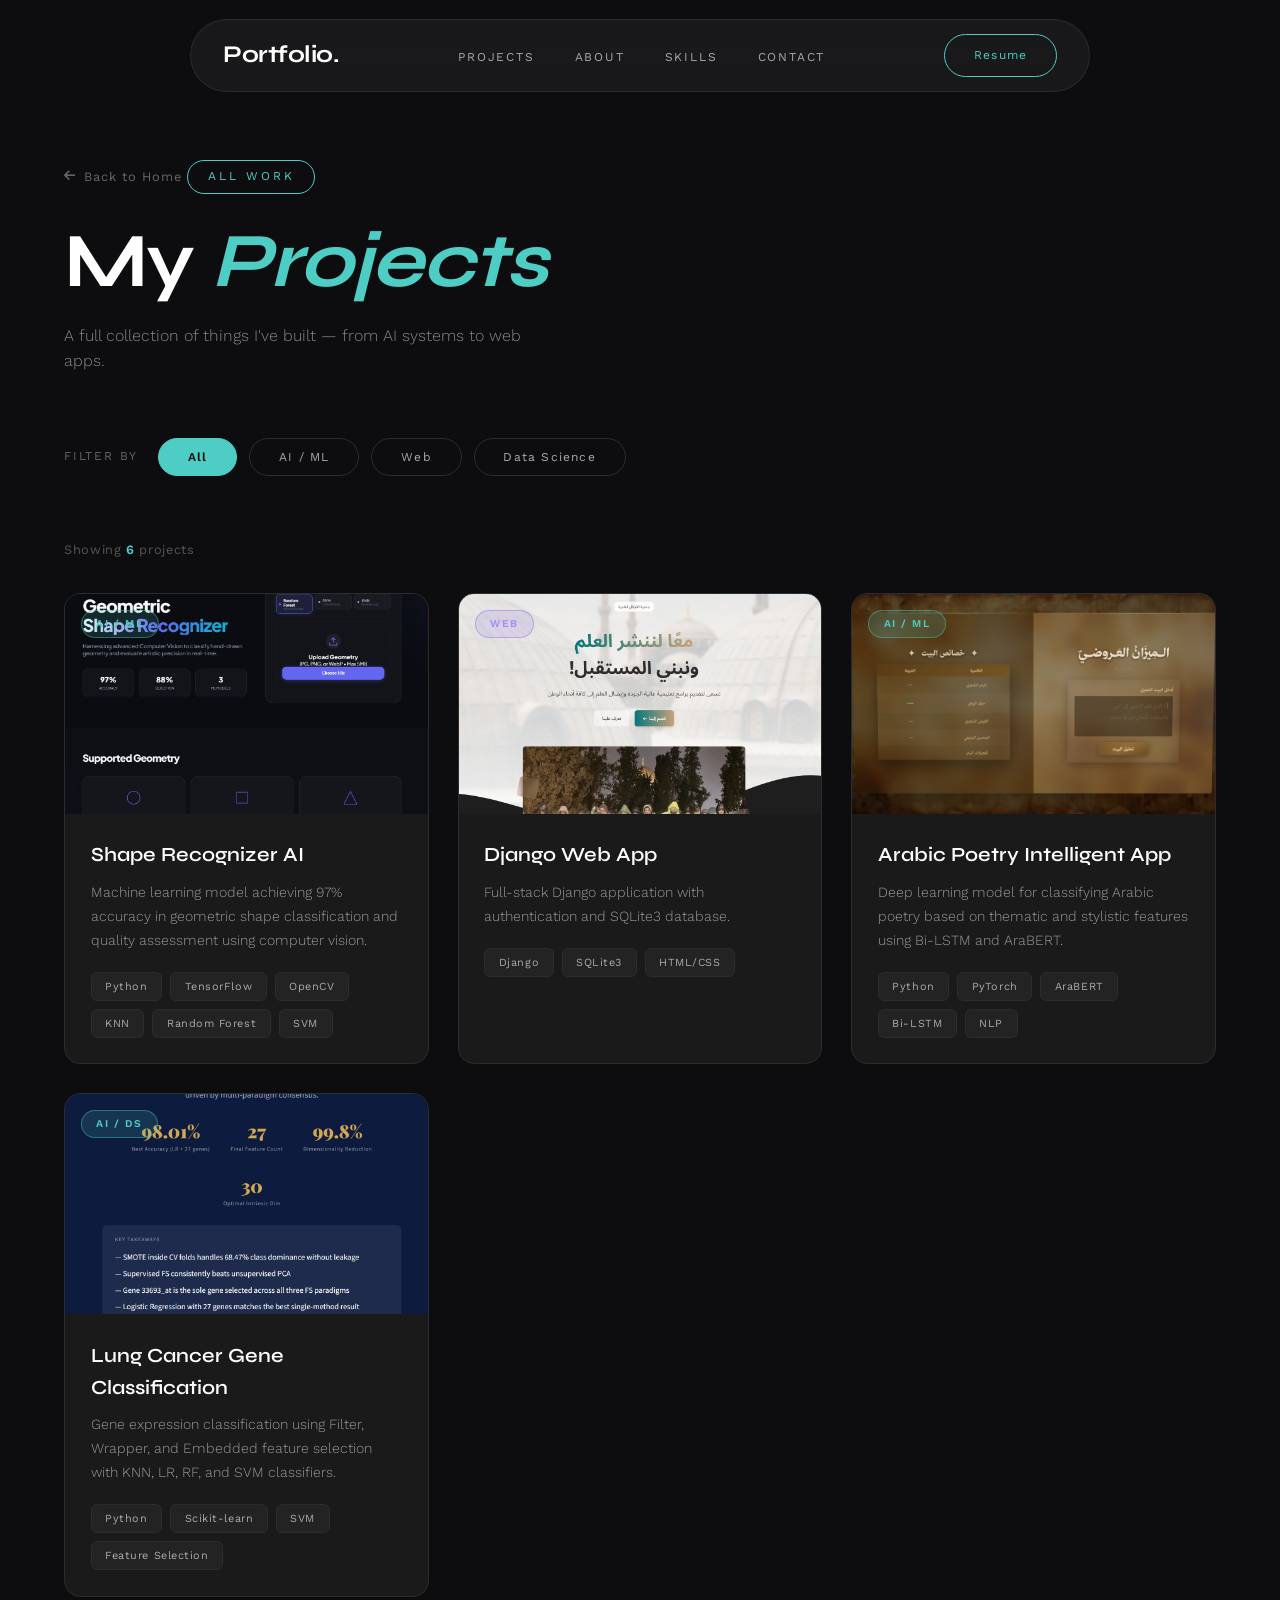
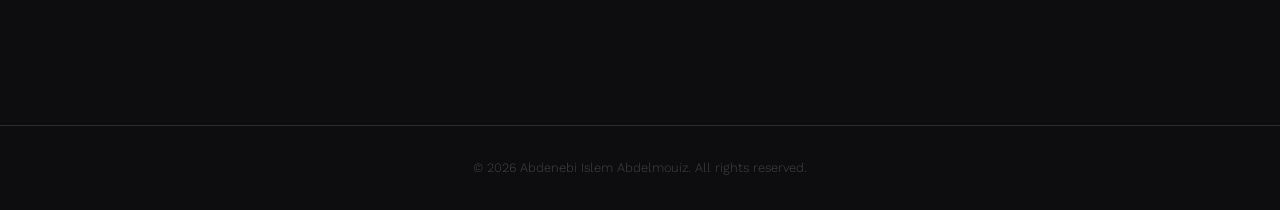
==== projects.html @ ba865938 "Some changes" ====
<!DOCTYPE html>
<html lang="en">
<head>
  <meta charset="UTF-8">
  <meta name="viewport" content="width=device-width, initial-scale=1.0">
  <title>Projects — Islem Abdelmouiz</title>
  <meta name="description" content="All projects by Islem Abdelmouiz — AI, ML, and Web Development.">

  <link rel="preconnect" href="https://fonts.googleapis.com">
  <link rel="preconnect" href="https://fonts.gstatic.com" crossorigin>
  <link href="https://fonts.googleapis.com/css2?family=Syne:wght@400;600;700;800&family=Work+Sans:wght@300;400;500;600&display=swap" rel="stylesheet">
  <link rel="stylesheet" href="https://cdnjs.cloudflare.com/ajax/libs/font-awesome/6.4.0/css/all.min.css">

  <style>
    :root {
      --color-bg: #0d0d0f;
      --color-text: #ffffff;
      --color-accent: #4ecdc4;
      --color-secondary: #1a1a1a;
      --color-border: #2c2c2e;
      --font-display: 'Syne', sans-serif;
      --font-body: 'Work Sans', sans-serif;
    }

    * { margin: 0; padding: 0; box-sizing: border-box; }
    html { scroll-behavior: smooth; }

    body {
      font-family: var(--font-body);
      background: var(--color-bg);
      color: var(--color-text);
      line-height: 1.6;
      overflow-x: hidden;
    }

    /* ── NAV ── */
    nav {
      position: fixed;
      top: 1.2rem;
      left: 50%;
      transform: translateX(-50%);
      width: calc(100% - 4rem);
      max-width: 900px;
      padding: 0.85rem 2rem;
      display: flex;
      justify-content: space-between;
      align-items: center;
      z-index: 1000;
      background: rgba(255,255,255,0.05);
      backdrop-filter: blur(16px);
      -webkit-backdrop-filter: blur(16px);
      border: 1px solid rgba(255,255,255,0.08);
      border-radius: 9999px;
    }

    .logo {
      font-family: var(--font-display);
      font-size: 1.5rem;
      letter-spacing: -0.02em;
      font-weight: 700;
      text-decoration: none;
      color: var(--color-text);
    }

    .nav-links {
      display: flex;
      gap: 2.5rem;
      list-style: none;
    }

    .nav-links a {
      color: #aaa;
      text-decoration: none;
      font-size: 0.75rem;
      font-weight: 400;
      letter-spacing: 0.15em;
      transition: color 0.3s ease;
    }

    .nav-links a:hover,
    .nav-links a.active { color: var(--color-accent); }

    .resume-btn {
      padding: 0.7rem 1.8rem;
      border: 1px solid var(--color-accent);
      color: var(--color-accent);
      text-decoration: none;
      font-size: 0.75rem;
      letter-spacing: 0.1em;
      border-radius: 9999px;
      transition: all 0.3s ease;
    }

    .resume-btn:hover {
      background: var(--color-accent);
      color: var(--color-bg);
    }

    /* ── PAGE HEADER ── */
    .page-header {
      padding: 10rem 4rem 4rem;
      max-width: 1400px;
      margin: 0 auto;
    }

    .page-header .eyebrow {
      font-size: 0.75rem;
      letter-spacing: 0.25em;
      color: var(--color-accent);
      border: 1px solid var(--color-accent);
      padding: 0.4rem 1.2rem;
      display: inline-block;
      border-radius: 9999px;
      margin-bottom: 1.5rem;
    }

    .page-header h1 {
      font-family: var(--font-display);
      font-size: clamp(2.8rem, 6vw, 5rem);
      font-weight: 700;
      line-height: 1.1;
      letter-spacing: -0.02em;
      margin-bottom: 1.2rem;
    }

    .page-header h1 span {
      color: var(--color-accent);
      font-style: italic;
    }

    .page-header p {
      color: #888;
      font-size: 1rem;
      font-weight: 300;
      max-width: 500px;
    }

    /* ── FILTER BAR ── */
    .filter-section {
      padding: 0 4rem 4rem;
      max-width: 1400px;
      margin: 0 auto;
    }

    .filter-bar {
      display: flex;
      gap: 0.75rem;
      flex-wrap: wrap;
      align-items: center;
    }

    .filter-label {
      font-size: 0.75rem;
      letter-spacing: 0.15em;
      color: #666;
      margin-right: 0.5rem;
    }

    .filter-btn {
      padding: 0.7rem 1.8rem;
      background: transparent;
      border: 1px solid var(--color-border);
      color: #aaa;
      font-family: var(--font-body);
      font-size: 0.75rem;
      letter-spacing: 0.1em;
      border-radius: 9999px;
      cursor: pointer;
      transition: all 0.25s ease;
    }

    .filter-btn:hover {
      border-color: var(--color-accent);
      color: var(--color-accent);
    }

    .filter-btn.active {
      background: var(--color-accent);
      border-color: var(--color-accent);
      color: var(--color-bg);
      font-weight: 600;
    }

    /* ── PROJECT COUNT ── */
    .project-count {
      padding: 0 4rem 2rem;
      max-width: 1400px;
      margin: 0 auto;
      font-size: 0.8rem;
      color: #555;
      letter-spacing: 0.05em;
    }

    .project-count span {
      color: var(--color-accent);
      font-weight: 600;
    }

    /* ── PROJECTS GRID ── */
    .projects-section {
      padding: 0 4rem 8rem;
      max-width: 1400px;
      margin: 0 auto;
    }

    .projects-grid {
      display: grid;
      grid-template-columns: repeat(auto-fill, minmax(360px, 1fr));
      gap: 1.8rem;
    }

    .project-card {
      background: var(--color-secondary);
      border-radius: 16px;
      overflow: hidden;
      border: 1px solid var(--color-border);
      transition: transform 0.3s ease, border-color 0.3s ease, box-shadow 0.3s ease;
      cursor: pointer;
    }

    .project-card:hover {
      transform: translateY(-8px);
      border-color: rgba(78,205,196,0.3);
      box-shadow: 0 20px 40px rgba(0,0,0,0.4);
    }

    .project-card.hidden {
      display: none;
    }

    .project-image {
      width: 100%;
      height: 220px;
      position: relative;
      overflow: hidden;
      background: #111;
    }

    .project-image img {
      width: 100%;
      height: 100%;
      object-fit: cover;
      transition: transform 0.5s ease;
    }

    .project-card:hover .project-image img {
      transform: scale(1.05);
    }

    /* Category badge on image */
    .project-category-badge {
      position: absolute;
      top: 1rem;
      left: 1rem;
      padding: 0.3rem 0.9rem;
      border-radius: 9999px;
      font-size: 0.65rem;
      font-weight: 600;
      letter-spacing: 0.15em;
      text-transform: uppercase;
      z-index: 2;
    }

    .badge-ai   { background: rgba(78,205,196,0.15); color: #4ecdc4; border: 1px solid rgba(78,205,196,0.4); }
    .badge-web  { background: rgba(130,100,220,0.15); color: #a78bfa; border: 1px solid rgba(130,100,220,0.4); }
    .badge-data { background: rgba(250,165,60,0.15);  color: #faa53c; border: 1px solid rgba(250,165,60,0.4); }

    /* GitHub overlay */
    .project-overlay {
      position: absolute;
      inset: 0;
      background: rgba(78,205,196,0.88);
      display: flex;
      align-items: center;
      justify-content: center;
      opacity: 0;
      transition: opacity 0.3s ease;
      border-radius: 0;
    }

    .project-card:hover .project-overlay { opacity: 1; }

    .project-overlay a {
      color: var(--color-bg);
      font-size: 2.8rem;
      transition: transform 0.3s ease;
      display: inline-block;
    }

    .project-overlay a:hover { transform: scale(1.2); }

    /* Card content */
    .project-content {
      padding: 1.6rem;
    }

    .project-content h3 {
      font-family: var(--font-display);
      font-size: 1.25rem;
      font-weight: 600;
      margin-bottom: 0.6rem;
    }

    .project-content p {
      font-size: 0.88rem;
      font-weight: 300;
      color: #999;
      line-height: 1.7;
      margin-bottom: 1.2rem;
    }

    .project-tags {
      display: flex;
      gap: 0.5rem;
      flex-wrap: wrap;
    }

    .tag {
      padding: 0.3rem 0.85rem;
      background: rgba(255,255,255,0.04);
      border: 1px solid var(--color-border);
      color: #aaa;
      font-size: 0.68rem;
      letter-spacing: 0.05em;
      border-radius: 6px;
      transition: all 0.25s ease;
    }

    .tag:hover {
      border-color: var(--color-accent);
      color: var(--color-accent);
    }

    /* ── EMPTY STATE ── */
    .empty-state {
      display: none;
      text-align: center;
      padding: 6rem 2rem;
      color: #444;
    }

    .empty-state i {
      font-size: 3rem;
      margin-bottom: 1rem;
      color: #333;
    }

    .empty-state p {
      font-size: 1rem;
    }

    /* ── BACK LINK ── */
    .back-link {
      display: inline-flex;
      align-items: center;
      gap: 0.5rem;
      color: #666;
      text-decoration: none;
      font-size: 0.8rem;
      letter-spacing: 0.08em;
      transition: color 0.3s ease;
      margin-bottom: 2rem;
    }

    .back-link:hover { color: var(--color-accent); }

    /* ── FOOTER ── */
    footer {
      text-align: center;
      padding: 2rem;
      border-top: 1px solid var(--color-border);
      font-size: 0.8rem;
      color: #444;
      font-weight: 300;
    }

    /* ── RESPONSIVE ── */
    @media (max-width: 768px) {
      nav {
        width: calc(100% - 2rem);
        top: 0.75rem;
        padding: 0.75rem 1.5rem;
      }

      .resume-btn { display: none; }

      .page-header,
      .filter-section,
      .project-count,
      .projects-section {
        padding-left: 1.5rem;
        padding-right: 1.5rem;
      }

      .page-header { padding-top: 8rem; }

      .projects-grid {
        grid-template-columns: 1fr;
      }
    }

    /* ── ANIMATIONS ── */
    .project-card {
      opacity: 0;
      transform: translateY(24px);
      animation: cardIn 0.5s ease forwards;
    }

    @keyframes cardIn {
      to { opacity: 1; transform: translateY(0); }
    }

  </style>
</head>
<body>

<!-- Nav -->
<nav>
  <a href="index.html" class="logo">Portfolio.</a>
  <ul class="nav-links">
    <li><a href="index.html#work">PROJECTS</a></li>
    <li><a href="index.html#about">ABOUT</a></li>
    <li><a href="index.html#skills">SKILLS</a></li>
    <li><a href="index.html#contact">CONTACT</a></li>
  </ul>
  <a href="statics/cv.pdf" class="resume-btn">Resume</a>
</nav>

<!-- Page Header -->
<div class="page-header">
  <a href="index.html" class="back-link">
    <i class="fas fa-arrow-left"></i> Back to Home
  </a>
  <div class="eyebrow">ALL WORK</div>
  <h1>My <span>Projects</span></h1>
  <p>A full collection of things I've built — from AI systems to web apps.</p>
</div>

<!-- Filters -->
<div class="filter-section">
  <div class="filter-bar">
    <span class="filter-label">FILTER BY</span>
    <button class="filter-btn active" data-filter="all">All</button>
    <button class="filter-btn" data-filter="ai">AI / ML</button>
    <button class="filter-btn" data-filter="web">Web</button>
    <button class="filter-btn" data-filter="data">Data Science</button>
  </div>
</div>

<!-- Count -->
<div class="project-count">
  Showing <span id="visible-count">6</span> projects
</div>

<!-- Projects -->
<div class="projects-section">
  <div class="projects-grid" id="projects-grid">

    <!-- Shape Recognizer -->
    <div class="project-card" data-category="ai">
      <div class="project-image">
        <span class="project-category-badge badge-ai">AI / ML</span>
        <img src="statics/images/shape recognizer.png" alt="Shape Recognizer AI">
        <div class="project-overlay">
          <a href="https://github.com/islemabd-1/ShapeRecognize" target="_blank" aria-label="GitHub">
            <svg xmlns="http://www.w3.org/2000/svg" width="48" height="48" viewBox="0 0 24 24" fill="currentColor">
              <path d="M12 0C5.37 0 0 5.37 0 12c0 5.3 3.438 9.8 8.205 11.385.6.113.82-.258.82-.577v-2.165c-3.338.726-4.033-1.416-4.033-1.416-.546-1.387-1.333-1.756-1.333-1.756-1.089-.745.083-.729.083-.729 1.205.084 1.839 1.237 1.839 1.237 1.07 1.834 2.807 1.304 3.492.997.107-.775.418-1.305.762-1.604-2.665-.305-5.467-1.334-5.467-5.931 0-1.311.469-2.381 1.236-3.221-.124-.303-.535-1.524.117-3.176 0 0 1.008-.322 3.301 1.23A11.509 11.509 0 0 1 12 5.803c1.02.005 2.047.138 3.006.404 2.291-1.552 3.297-1.23 3.297-1.23.653 1.653.242 2.874.118 3.176.77.84 1.235 1.911 1.235 3.221 0 4.609-2.807 5.624-5.479 5.921.43.372.823 1.102.823 2.222v3.293c0 .319.192.694.801.576C20.566 21.797 24 17.3 24 12c0-6.63-5.37-12-12-12z"/>
            </svg>
          </a>
        </div>
      </div>
      <div class="project-content">
        <h3>Shape Recognizer AI</h3>
        <p>Machine learning model achieving 97% accuracy in geometric shape classification and quality assessment using computer vision.</p>
        <div class="project-tags">
          <span class="tag">Python</span>
          <span class="tag">TensorFlow</span>
          <span class="tag">OpenCV</span>
          <span class="tag">KNN</span>
          <span class="tag">Random Forest</span>
          <span class="tag">SVM</span>
        </div>
      </div>
    </div>

    <!-- Django Web App -->
    <div class="project-card" data-category="web">
      <div class="project-image">
        <span class="project-category-badge badge-web">Web</span>
        <img src="statics/images/web-project.png" alt="Django Web App">
        <div class="project-overlay">
          <a href="https://github.com/Anwrk/PFE" target="_blank" aria-label="GitHub">
            <svg xmlns="http://www.w3.org/2000/svg" width="48" height="48" viewBox="0 0 24 24" fill="currentColor">
              <path d="M12 0C5.37 0 0 5.37 0 12c0 5.3 3.438 9.8 8.205 11.385.6.113.82-.258.82-.577v-2.165c-3.338.726-4.033-1.416-4.033-1.416-.546-1.387-1.333-1.756-1.333-1.756-1.089-.745.083-.729.083-.729 1.205.084 1.839 1.237 1.839 1.237 1.07 1.834 2.807 1.304 3.492.997.107-.775.418-1.305.762-1.604-2.665-.305-5.467-1.334-5.467-5.931 0-1.311.469-2.381 1.236-3.221-.124-.303-.535-1.524.117-3.176 0 0 1.008-.322 3.301 1.23A11.509 11.509 0 0 1 12 5.803c1.02.005 2.047.138 3.006.404 2.291-1.552 3.297-1.23 3.297-1.23.653 1.653.242 2.874.118 3.176.77.84 1.235 1.911 1.235 3.221 0 4.609-2.807 5.624-5.479 5.921.43.372.823 1.102.823 2.222v3.293c0 .319.192.694.801.576C20.566 21.797 24 17.3 24 12c0-6.63-5.37-12-12-12z"/>
            </svg>
          </a>
        </div>
      </div>
      <div class="project-content">
        <h3>Django Web App</h3>
        <p>Full-stack Django application with authentication and SQLite3 database.</p>
        <div class="project-tags">
          <span class="tag">Django</span>
          <span class="tag">SQLite3</span>
          <span class="tag">HTML/CSS</span>
        </div>
      </div>
    </div>

    <!-- Arabic Poetry -->
    <div class="project-card" data-category="ai">
      <div class="project-image">
        <span class="project-category-badge badge-ai">AI / ML</span>
        <img src="statics/images/Awzan.png" alt="Arabic Poetry AI">
        <div class="project-overlay">
          <a href="https://github.com/islemabd-1/Arabic-poetry" target="_blank" aria-label="GitHub">
            <svg xmlns="http://www.w3.org/2000/svg" width="48" height="48" viewBox="0 0 24 24" fill="currentColor">
              <path d="M12 0C5.37 0 0 5.37 0 12c0 5.3 3.438 9.8 8.205 11.385.6.113.82-.258.82-.577v-2.165c-3.338.726-4.033-1.416-4.033-1.416-.546-1.387-1.333-1.756-1.333-1.756-1.089-.745.083-.729.083-.729 1.205.084 1.839 1.237 1.839 1.237 1.07 1.834 2.807 1.304 3.492.997.107-.775.418-1.305.762-1.604-2.665-.305-5.467-1.334-5.467-5.931 0-1.311.469-2.381 1.236-3.221-.124-.303-.535-1.524.117-3.176 0 0 1.008-.322 3.301 1.23A11.509 11.509 0 0 1 12 5.803c1.02.005 2.047.138 3.006.404 2.291-1.552 3.297-1.23 3.297-1.23.653 1.653.242 2.874.118 3.176.77.84 1.235 1.911 1.235 3.221 0 4.609-2.807 5.624-5.479 5.921.43.372.823 1.102.823 2.222v3.293c0 .319.192.694.801.576C20.566 21.797 24 17.3 24 12c0-6.63-5.37-12-12-12z"/>
            </svg>
          </a>
        </div>
      </div>
      <div class="project-content">
        <h3>Arabic Poetry Intelligent App</h3>
        <p>Deep learning model for classifying Arabic poetry based on thematic and stylistic features using Bi-LSTM and AraBERT.</p>
        <div class="project-tags">
          <span class="tag">Python</span>
          <span class="tag">PyTorch</span>
          <span class="tag">AraBERT</span>
          <span class="tag">Bi-LSTM</span>
          <span class="tag">NLP</span>
        </div>
      </div>
    </div>



    <!-- Lung Cancer -->
    <div class="project-card" data-category="data">
      <div class="project-image">
        <span class="project-category-badge badge-ai">AI / DS</span>
        <img src="statics/images/lung.png" alt="Lung Cancer Classification">
        <div class="project-overlay">
          <a href="https://github.com/YOUR_USERNAME/lung-cancer" target="_blank" aria-label="GitHub">
            <svg xmlns="http://www.w3.org/2000/svg" width="48" height="48" viewBox="0 0 24 24" fill="currentColor">
              <path d="M12 0C5.37 0 0 5.37 0 12c0 5.3 3.438 9.8 8.205 11.385.6.113.82-.258.82-.577v-2.165c-3.338.726-4.033-1.416-4.033-1.416-.546-1.387-1.333-1.756-1.333-1.756-1.089-.745.083-.729.083-.729 1.205.084 1.839 1.237 1.839 1.237 1.07 1.834 2.807 1.304 3.492.997.107-.775.418-1.305.762-1.604-2.665-.305-5.467-1.334-5.467-5.931 0-1.311.469-2.381 1.236-3.221-.124-.303-.535-1.524.117-3.176 0 0 1.008-.322 3.301 1.23A11.509 11.509 0 0 1 12 5.803c1.02.005 2.047.138 3.006.404 2.291-1.552 3.297-1.23 3.297-1.23.653 1.653.242 2.874.118 3.176.77.84 1.235 1.911 1.235 3.221 0 4.609-2.807 5.624-5.479 5.921.43.372.823 1.102.823 2.222v3.293c0 .319.192.694.801.576C20.566 21.797 24 17.3 24 12c0-6.63-5.37-12-12-12z"/>
            </svg>
          </a>
        </div>
      </div>
      <div class="project-content">
        <h3>Lung Cancer Gene Classification</h3>
        <p>Gene expression classification using Filter, Wrapper, and Embedded feature selection with KNN, LR, RF, and SVM classifiers.</p>
        <div class="project-tags">
          <span class="tag">Python</span>
          <span class="tag">Scikit-learn</span>
          <span class="tag">SVM</span>
          <span class="tag">Feature Selection</span>
        </div>
      </div>
    </div>
  </div>

  <!-- Empty state -->
  <div class="empty-state" id="empty-state">
    <i class="fas fa-folder-open"></i>
    <p>No projects in this category yet.</p>
  </div>
</div>

<footer>
  <p>&copy; 2026 Abdenebi Islem Abdelmouiz. All rights reserved.</p>
</footer>

<script>
  const filterBtns = document.querySelectorAll('.filter-btn');
  const cards = document.querySelectorAll('.project-card');
  const countEl = document.getElementById('visible-count');
  const emptyState = document.getElementById('empty-state');

  filterBtns.forEach(btn => {
    btn.addEventListener('click', () => {
      filterBtns.forEach(b => b.classList.remove('active'));
      btn.classList.add('active');

      const filter = btn.dataset.filter;
      let visible = 0;
      let delay = 0;

      cards.forEach(card => {
        const cats = card.dataset.category.split(' ');
        const show = filter === 'all' || cats.includes(filter);

        if (show) {
          card.style.display = '';
          // Reset and re-trigger animation with staggered delay
          card.style.animation = 'none';
          card.style.opacity = '0';
          card.style.transform = 'translateY(24px)';
          card.offsetHeight; // force reflow
          card.style.animation = '';
          card.style.animationDelay = (delay * 0.07) + 's';
          delay++;
          visible++;
        } else {
          card.style.display = 'none';
        }
      });

      countEl.textContent = visible;
      emptyState.style.display = visible === 0 ? 'block' : 'none';
    });
  });
</script>

</body>
</html>
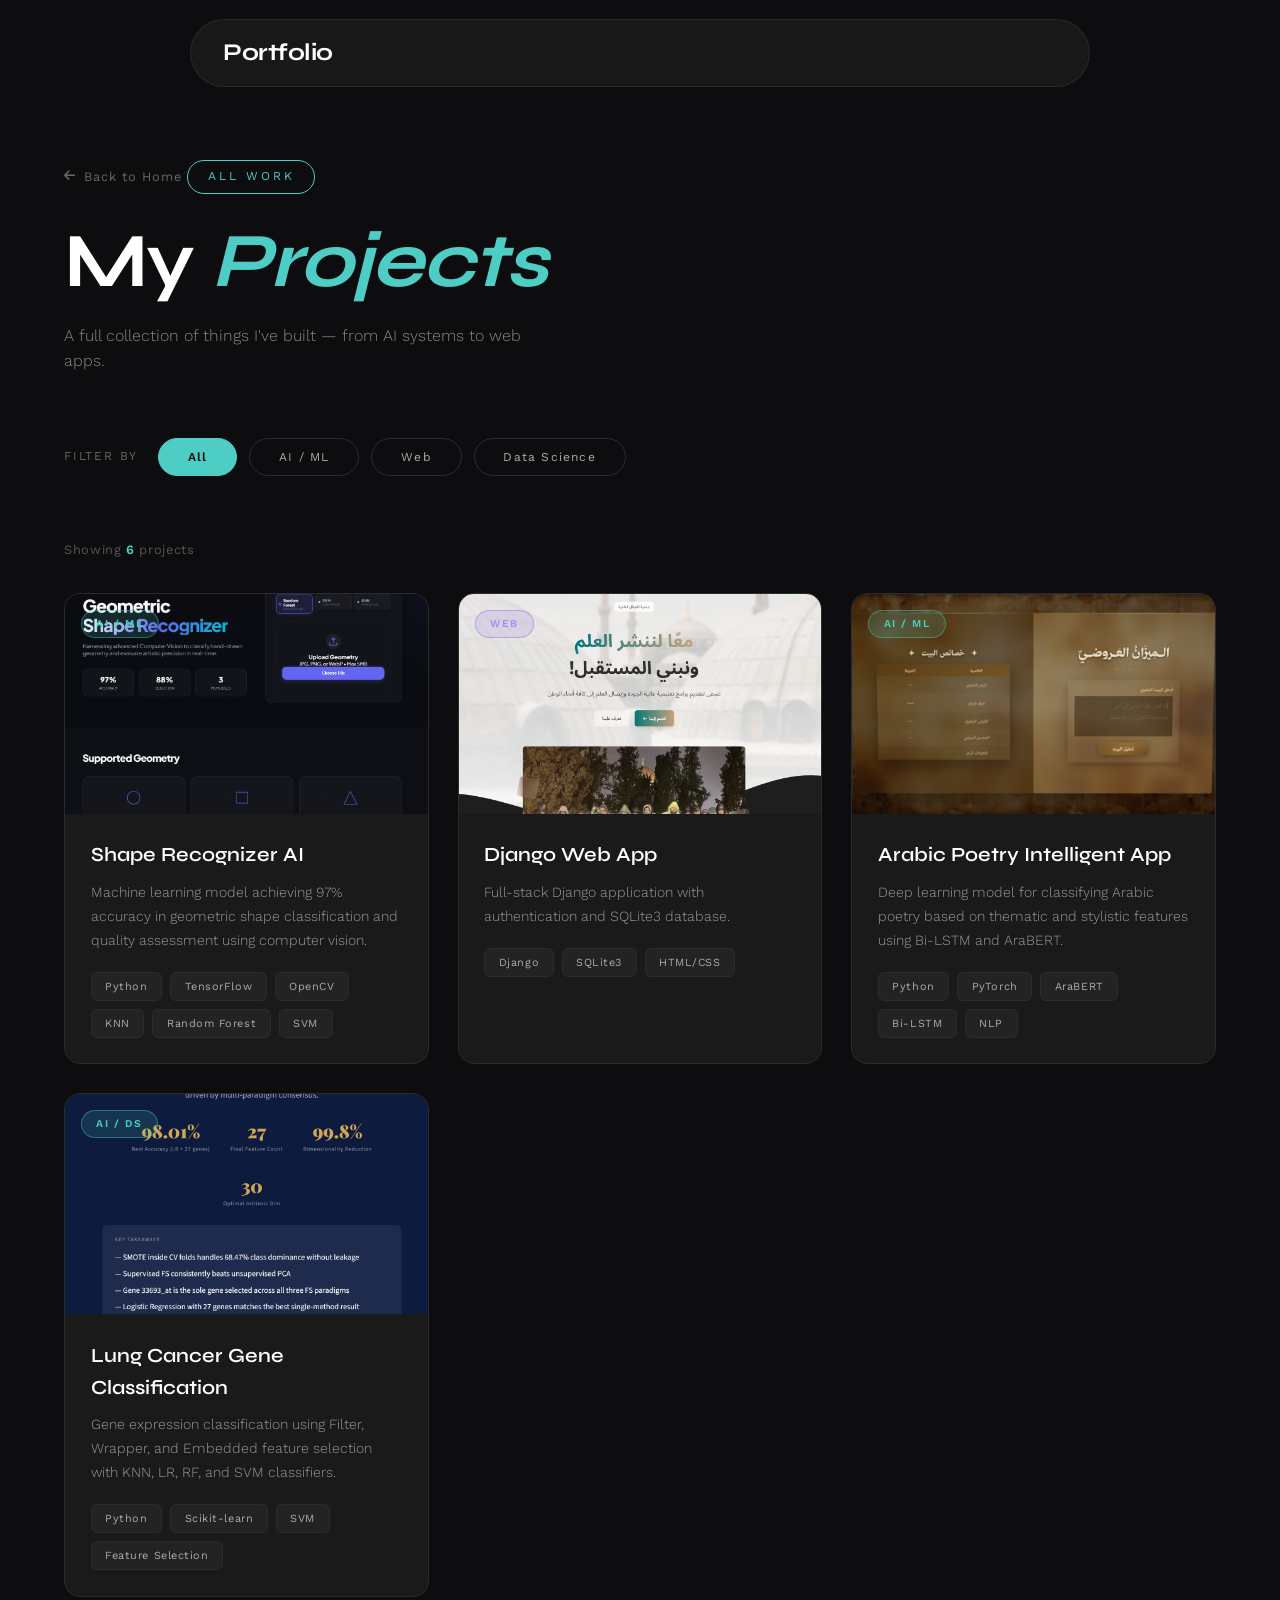
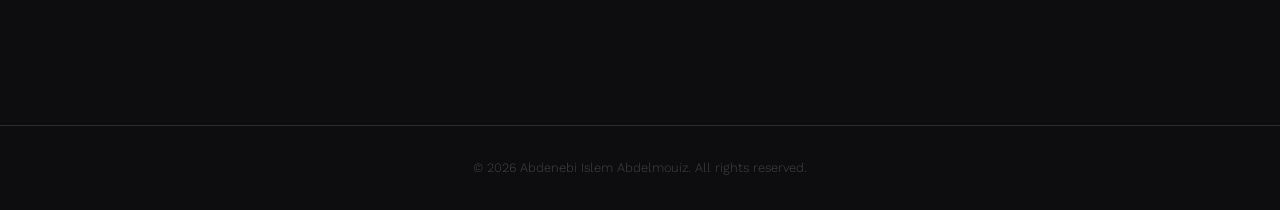
==== commit 05ce3863: "Some changes" ====
--- a/projects.html
+++ b/projects.html
@@ -416,14 +416,7 @@
 
 <!-- Nav -->
 <nav>
-  <a href="index.html" class="logo">Portfolio.</a>
-  <ul class="nav-links">
-    <li><a href="index.html#work">PROJECTS</a></li>
-    <li><a href="index.html#about">ABOUT</a></li>
-    <li><a href="index.html#skills">SKILLS</a></li>
-    <li><a href="index.html#contact">CONTACT</a></li>
-  </ul>
-  <a href="statics/cv.pdf" class="resume-btn">Resume</a>
+  <a href="index.html" class="logo">Portfolio</a>
 </nav>
 
 <!-- Page Header -->
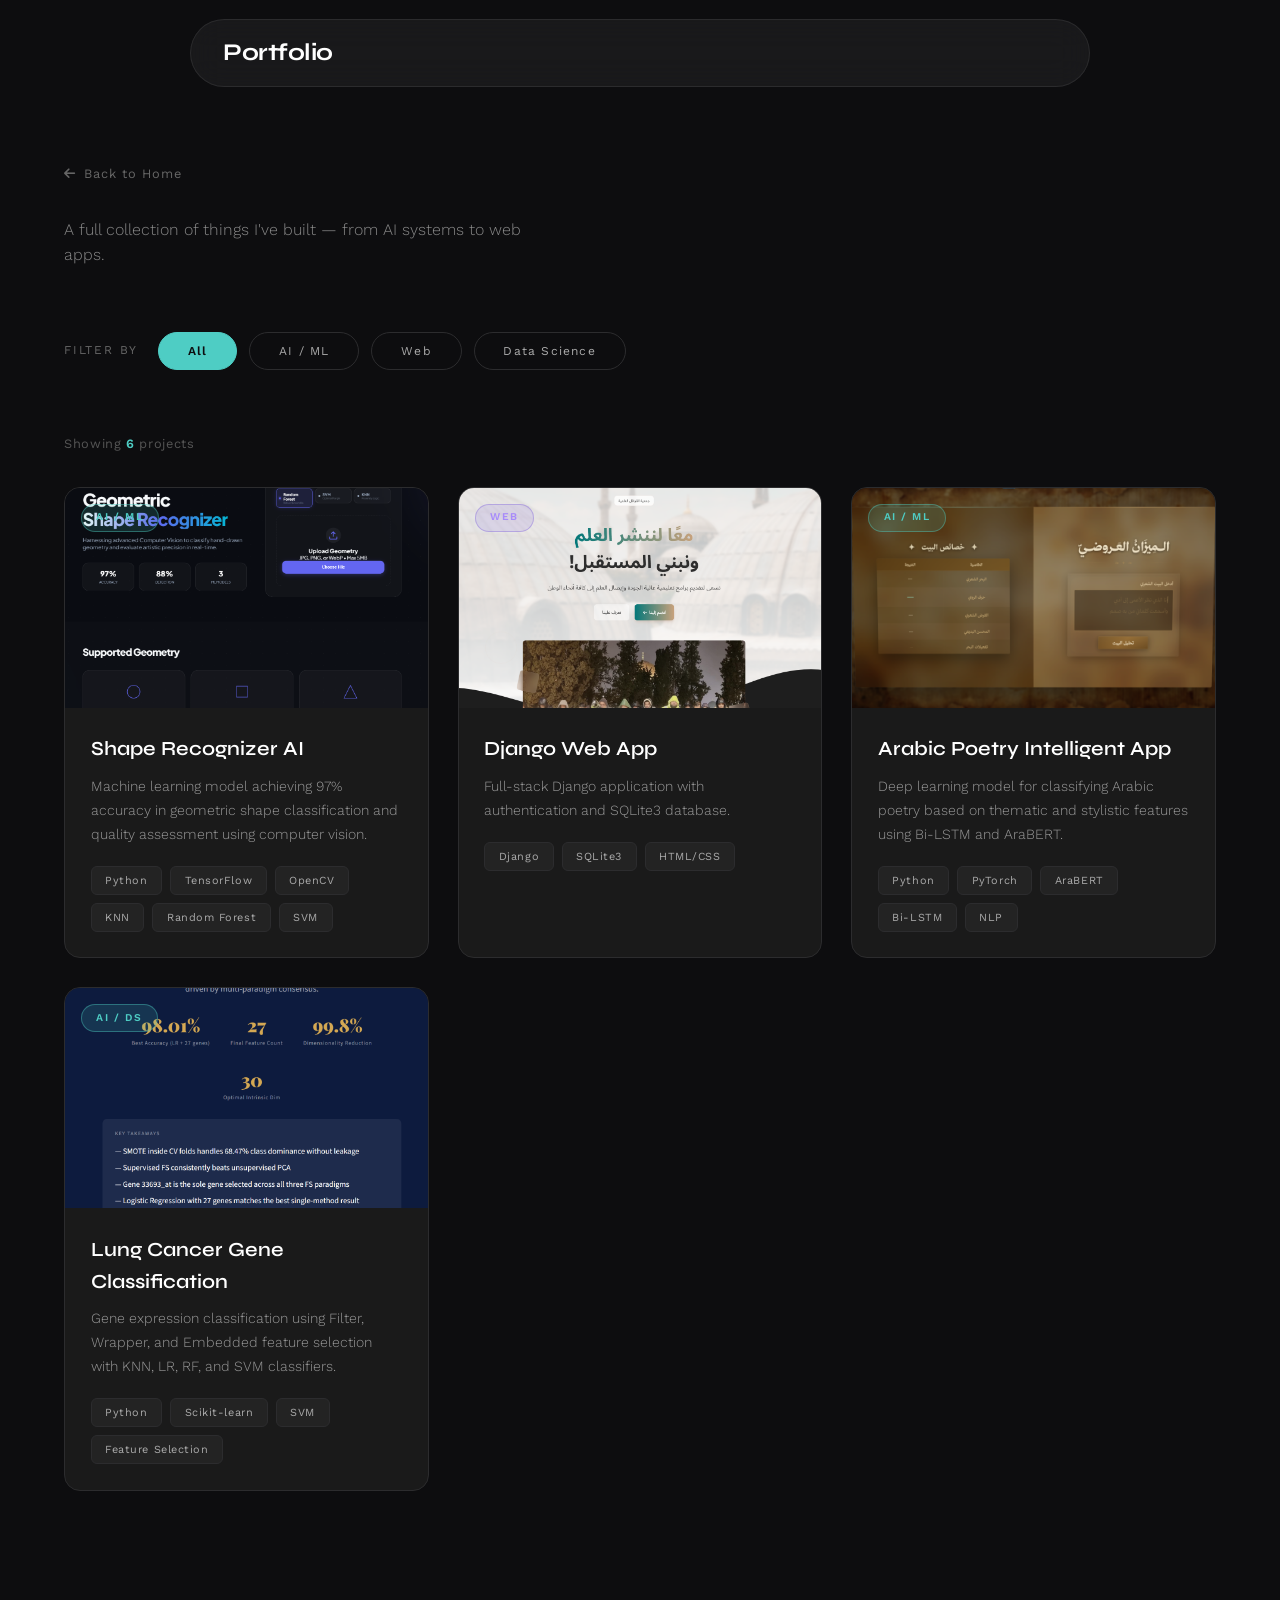
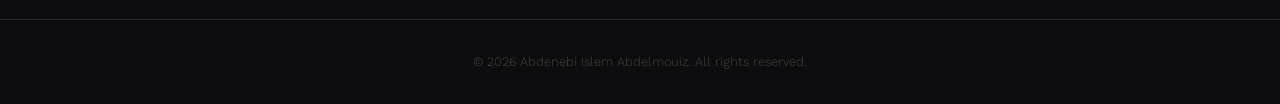
==== commit 796e2f78: "Some changes" ====
--- a/projects.html
+++ b/projects.html
@@ -424,8 +424,6 @@
   <a href="index.html" class="back-link">
     <i class="fas fa-arrow-left"></i> Back to Home
   </a>
-  <div class="eyebrow">ALL WORK</div>
-  <h1>My <span>Projects</span></h1>
   <p>A full collection of things I've built — from AI systems to web apps.</p>
 </div>
 
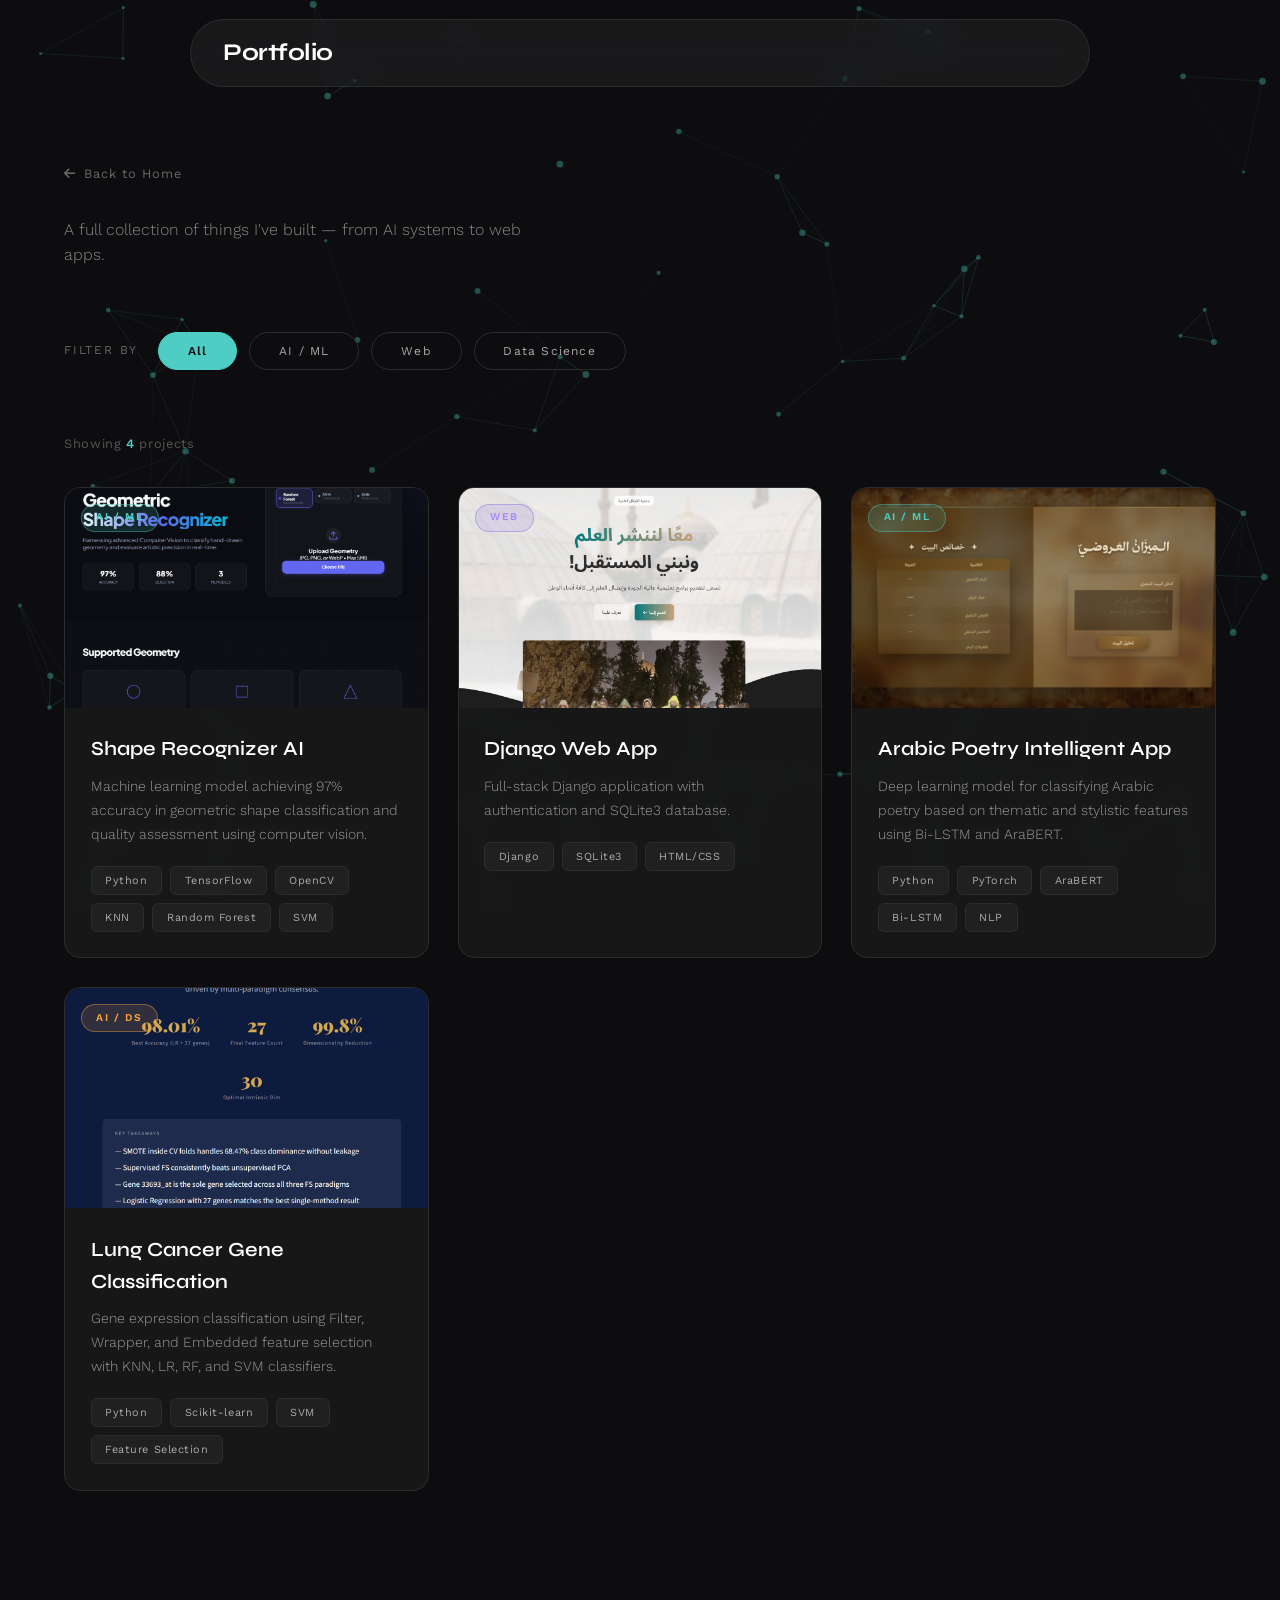
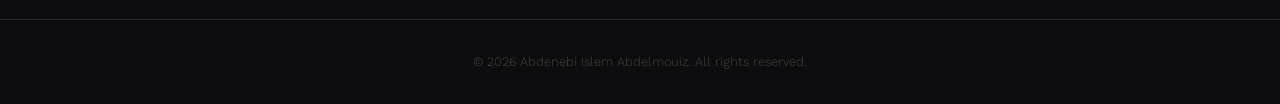
==== commit 48959965: "Some changes" ====
--- a/projects.html
+++ b/projects.html
@@ -31,6 +31,20 @@
       color: var(--color-text);
       line-height: 1.6;
       overflow-x: hidden;
+    }
+
+    /* ── Full-page Network Canvas ── */
+    #bg-canvas {
+      position: fixed;
+      top: 0; left: 0;
+      width: 100%; height: 100%;
+      pointer-events: none;
+      z-index: 0;
+    }
+
+    nav, .page-header, .filter-section, .project-count, .projects-section, footer {
+      position: relative;
+      z-index: 1;
     }
 
     /* ── NAV ── */
@@ -210,7 +224,8 @@
     }
 
     .project-card {
-      background: var(--color-secondary);
+      background: rgba(26,26,26,0.85);
+      backdrop-filter: blur(8px);
       border-radius: 16px;
       overflow: hidden;
       border: 1px solid var(--color-border);
@@ -224,9 +239,7 @@
       box-shadow: 0 20px 40px rgba(0,0,0,0.4);
     }
 
-    .project-card.hidden {
-      display: none;
-    }
+    .project-card.hidden { display: none; }
 
     .project-image {
       width: 100%;
@@ -243,11 +256,8 @@
       transition: transform 0.5s ease;
     }
 
-    .project-card:hover .project-image img {
-      transform: scale(1.05);
-    }
-
-    /* Category badge on image */
+    .project-card:hover .project-image img { transform: scale(1.05); }
+
     .project-category-badge {
       position: absolute;
       top: 1rem;
@@ -261,11 +271,10 @@
       z-index: 2;
     }
 
-    .badge-ai   { background: rgba(78,205,196,0.15); color: #4ecdc4; border: 1px solid rgba(78,205,196,0.4); }
+    .badge-ai   { background: rgba(78,205,196,0.15);  color: #4ecdc4; border: 1px solid rgba(78,205,196,0.4); }
     .badge-web  { background: rgba(130,100,220,0.15); color: #a78bfa; border: 1px solid rgba(130,100,220,0.4); }
     .badge-data { background: rgba(250,165,60,0.15);  color: #faa53c; border: 1px solid rgba(250,165,60,0.4); }
 
-    /* GitHub overlay */
     .project-overlay {
       position: absolute;
       inset: 0;
@@ -275,7 +284,6 @@
       justify-content: center;
       opacity: 0;
       transition: opacity 0.3s ease;
-      border-radius: 0;
     }
 
     .project-card:hover .project-overlay { opacity: 1; }
@@ -289,10 +297,7 @@
 
     .project-overlay a:hover { transform: scale(1.2); }
 
-    /* Card content */
-    .project-content {
-      padding: 1.6rem;
-    }
+    .project-content { padding: 1.6rem; }
 
     .project-content h3 {
       font-family: var(--font-display);
@@ -309,11 +314,7 @@
       margin-bottom: 1.2rem;
     }
 
-    .project-tags {
-      display: flex;
-      gap: 0.5rem;
-      flex-wrap: wrap;
-    }
+    .project-tags { display: flex; gap: 0.5rem; flex-wrap: wrap; }
 
     .tag {
       padding: 0.3rem 0.85rem;
@@ -326,12 +327,8 @@
       transition: all 0.25s ease;
     }
 
-    .tag:hover {
-      border-color: var(--color-accent);
-      color: var(--color-accent);
-    }
-
-    /* ── EMPTY STATE ── */
+    .tag:hover { border-color: var(--color-accent); color: var(--color-accent); }
+
     .empty-state {
       display: none;
       text-align: center;
@@ -339,17 +336,8 @@
       color: #444;
     }
 
-    .empty-state i {
-      font-size: 3rem;
-      margin-bottom: 1rem;
-      color: #333;
-    }
-
-    .empty-state p {
-      font-size: 1rem;
-    }
-
-    /* ── BACK LINK ── */
+    .empty-state i { font-size: 3rem; margin-bottom: 1rem; color: #333; }
+
     .back-link {
       display: inline-flex;
       align-items: center;
@@ -364,7 +352,6 @@
 
     .back-link:hover { color: var(--color-accent); }
 
-    /* ── FOOTER ── */
     footer {
       text-align: center;
       padding: 2rem;
@@ -374,32 +361,14 @@
       font-weight: 300;
     }
 
-    /* ── RESPONSIVE ── */
     @media (max-width: 768px) {
-      nav {
-        width: calc(100% - 2rem);
-        top: 0.75rem;
-        padding: 0.75rem 1.5rem;
-      }
-
+      nav { width: calc(100% - 2rem); top: 0.75rem; padding: 0.75rem 1.5rem; }
       .resume-btn { display: none; }
-
-      .page-header,
-      .filter-section,
-      .project-count,
-      .projects-section {
-        padding-left: 1.5rem;
-        padding-right: 1.5rem;
-      }
-
+      .page-header, .filter-section, .project-count, .projects-section { padding-left: 1.5rem; padding-right: 1.5rem; }
       .page-header { padding-top: 8rem; }
-
-      .projects-grid {
-        grid-template-columns: 1fr;
-      }
-    }
-
-    /* ── ANIMATIONS ── */
+      .projects-grid { grid-template-columns: 1fr; }
+    }
+
     .project-card {
       opacity: 0;
       transform: translateY(24px);
@@ -409,10 +378,12 @@
     @keyframes cardIn {
       to { opacity: 1; transform: translateY(0); }
     }
-
   </style>
 </head>
 <body>
+
+<!-- Full-page canvas -->
+<canvas id="bg-canvas"></canvas>
 
 <!-- Nav -->
 <nav>
@@ -440,23 +411,20 @@
 
 <!-- Count -->
 <div class="project-count">
-  Showing <span id="visible-count">6</span> projects
+  Showing <span id="visible-count">4</span> projects
 </div>
 
 <!-- Projects -->
 <div class="projects-section">
   <div class="projects-grid" id="projects-grid">
 
-    <!-- Shape Recognizer -->
     <div class="project-card" data-category="ai">
       <div class="project-image">
         <span class="project-category-badge badge-ai">AI / ML</span>
         <img src="statics/images/shape recognizer.png" alt="Shape Recognizer AI">
         <div class="project-overlay">
           <a href="https://github.com/islemabd-1/ShapeRecognize" target="_blank" aria-label="GitHub">
-            <svg xmlns="http://www.w3.org/2000/svg" width="48" height="48" viewBox="0 0 24 24" fill="currentColor">
-              <path d="M12 0C5.37 0 0 5.37 0 12c0 5.3 3.438 9.8 8.205 11.385.6.113.82-.258.82-.577v-2.165c-3.338.726-4.033-1.416-4.033-1.416-.546-1.387-1.333-1.756-1.333-1.756-1.089-.745.083-.729.083-.729 1.205.084 1.839 1.237 1.839 1.237 1.07 1.834 2.807 1.304 3.492.997.107-.775.418-1.305.762-1.604-2.665-.305-5.467-1.334-5.467-5.931 0-1.311.469-2.381 1.236-3.221-.124-.303-.535-1.524.117-3.176 0 0 1.008-.322 3.301 1.23A11.509 11.509 0 0 1 12 5.803c1.02.005 2.047.138 3.006.404 2.291-1.552 3.297-1.23 3.297-1.23.653 1.653.242 2.874.118 3.176.77.84 1.235 1.911 1.235 3.221 0 4.609-2.807 5.624-5.479 5.921.43.372.823 1.102.823 2.222v3.293c0 .319.192.694.801.576C20.566 21.797 24 17.3 24 12c0-6.63-5.37-12-12-12z"/>
-            </svg>
+            <svg xmlns="http://www.w3.org/2000/svg" width="48" height="48" viewBox="0 0 24 24" fill="currentColor"><path d="M12 0C5.37 0 0 5.37 0 12c0 5.3 3.438 9.8 8.205 11.385.6.113.82-.258.82-.577v-2.165c-3.338.726-4.033-1.416-4.033-1.416-.546-1.387-1.333-1.756-1.333-1.756-1.089-.745.083-.729.083-.729 1.205.084 1.839 1.237 1.839 1.237 1.07 1.834 2.807 1.304 3.492.997.107-.775.418-1.305.762-1.604-2.665-.305-5.467-1.334-5.467-5.931 0-1.311.469-2.381 1.236-3.221-.124-.303-.535-1.524.117-3.176 0 0 1.008-.322 3.301 1.23A11.509 11.509 0 0 1 12 5.803c1.02.005 2.047.138 3.006.404 2.291-1.552 3.297-1.23 3.297-1.23.653 1.653.242 2.874.118 3.176.77.84 1.235 1.911 1.235 3.221 0 4.609-2.807 5.624-5.479 5.921.43.372.823 1.102.823 2.222v3.293c0 .319.192.694.801.576C20.566 21.797 24 17.3 24 12c0-6.63-5.37-12-12-12z"/></svg>
           </a>
         </div>
       </div>
@@ -464,26 +432,19 @@
         <h3>Shape Recognizer AI</h3>
         <p>Machine learning model achieving 97% accuracy in geometric shape classification and quality assessment using computer vision.</p>
         <div class="project-tags">
-          <span class="tag">Python</span>
-          <span class="tag">TensorFlow</span>
-          <span class="tag">OpenCV</span>
-          <span class="tag">KNN</span>
-          <span class="tag">Random Forest</span>
-          <span class="tag">SVM</span>
+          <span class="tag">Python</span><span class="tag">TensorFlow</span><span class="tag">OpenCV</span>
+          <span class="tag">KNN</span><span class="tag">Random Forest</span><span class="tag">SVM</span>
         </div>
       </div>
     </div>
 
-    <!-- Django Web App -->
     <div class="project-card" data-category="web">
       <div class="project-image">
         <span class="project-category-badge badge-web">Web</span>
         <img src="statics/images/web-project.png" alt="Django Web App">
         <div class="project-overlay">
           <a href="https://github.com/Anwrk/PFE" target="_blank" aria-label="GitHub">
-            <svg xmlns="http://www.w3.org/2000/svg" width="48" height="48" viewBox="0 0 24 24" fill="currentColor">
-              <path d="M12 0C5.37 0 0 5.37 0 12c0 5.3 3.438 9.8 8.205 11.385.6.113.82-.258.82-.577v-2.165c-3.338.726-4.033-1.416-4.033-1.416-.546-1.387-1.333-1.756-1.333-1.756-1.089-.745.083-.729.083-.729 1.205.084 1.839 1.237 1.839 1.237 1.07 1.834 2.807 1.304 3.492.997.107-.775.418-1.305.762-1.604-2.665-.305-5.467-1.334-5.467-5.931 0-1.311.469-2.381 1.236-3.221-.124-.303-.535-1.524.117-3.176 0 0 1.008-.322 3.301 1.23A11.509 11.509 0 0 1 12 5.803c1.02.005 2.047.138 3.006.404 2.291-1.552 3.297-1.23 3.297-1.23.653 1.653.242 2.874.118 3.176.77.84 1.235 1.911 1.235 3.221 0 4.609-2.807 5.624-5.479 5.921.43.372.823 1.102.823 2.222v3.293c0 .319.192.694.801.576C20.566 21.797 24 17.3 24 12c0-6.63-5.37-12-12-12z"/>
-            </svg>
+            <svg xmlns="http://www.w3.org/2000/svg" width="48" height="48" viewBox="0 0 24 24" fill="currentColor"><path d="M12 0C5.37 0 0 5.37 0 12c0 5.3 3.438 9.8 8.205 11.385.6.113.82-.258.82-.577v-2.165c-3.338.726-4.033-1.416-4.033-1.416-.546-1.387-1.333-1.756-1.333-1.756-1.089-.745.083-.729.083-.729 1.205.084 1.839 1.237 1.839 1.237 1.07 1.834 2.807 1.304 3.492.997.107-.775.418-1.305.762-1.604-2.665-.305-5.467-1.334-5.467-5.931 0-1.311.469-2.381 1.236-3.221-.124-.303-.535-1.524.117-3.176 0 0 1.008-.322 3.301 1.23A11.509 11.509 0 0 1 12 5.803c1.02.005 2.047.138 3.006.404 2.291-1.552 3.297-1.23 3.297-1.23.653 1.653.242 2.874.118 3.176.77.84 1.235 1.911 1.235 3.221 0 4.609-2.807 5.624-5.479 5.921.43.372.823 1.102.823 2.222v3.293c0 .319.192.694.801.576C20.566 21.797 24 17.3 24 12c0-6.63-5.37-12-12-12z"/></svg>
           </a>
         </div>
       </div>
@@ -491,23 +452,18 @@
         <h3>Django Web App</h3>
         <p>Full-stack Django application with authentication and SQLite3 database.</p>
         <div class="project-tags">
-          <span class="tag">Django</span>
-          <span class="tag">SQLite3</span>
-          <span class="tag">HTML/CSS</span>
+          <span class="tag">Django</span><span class="tag">SQLite3</span><span class="tag">HTML/CSS</span>
         </div>
       </div>
     </div>
 
-    <!-- Arabic Poetry -->
     <div class="project-card" data-category="ai">
       <div class="project-image">
         <span class="project-category-badge badge-ai">AI / ML</span>
         <img src="statics/images/Awzan.png" alt="Arabic Poetry AI">
         <div class="project-overlay">
           <a href="https://github.com/islemabd-1/Arabic-poetry" target="_blank" aria-label="GitHub">
-            <svg xmlns="http://www.w3.org/2000/svg" width="48" height="48" viewBox="0 0 24 24" fill="currentColor">
-              <path d="M12 0C5.37 0 0 5.37 0 12c0 5.3 3.438 9.8 8.205 11.385.6.113.82-.258.82-.577v-2.165c-3.338.726-4.033-1.416-4.033-1.416-.546-1.387-1.333-1.756-1.333-1.756-1.089-.745.083-.729.083-.729 1.205.084 1.839 1.237 1.839 1.237 1.07 1.834 2.807 1.304 3.492.997.107-.775.418-1.305.762-1.604-2.665-.305-5.467-1.334-5.467-5.931 0-1.311.469-2.381 1.236-3.221-.124-.303-.535-1.524.117-3.176 0 0 1.008-.322 3.301 1.23A11.509 11.509 0 0 1 12 5.803c1.02.005 2.047.138 3.006.404 2.291-1.552 3.297-1.23 3.297-1.23.653 1.653.242 2.874.118 3.176.77.84 1.235 1.911 1.235 3.221 0 4.609-2.807 5.624-5.479 5.921.43.372.823 1.102.823 2.222v3.293c0 .319.192.694.801.576C20.566 21.797 24 17.3 24 12c0-6.63-5.37-12-12-12z"/>
-            </svg>
+            <svg xmlns="http://www.w3.org/2000/svg" width="48" height="48" viewBox="0 0 24 24" fill="currentColor"><path d="M12 0C5.37 0 0 5.37 0 12c0 5.3 3.438 9.8 8.205 11.385.6.113.82-.258.82-.577v-2.165c-3.338.726-4.033-1.416-4.033-1.416-.546-1.387-1.333-1.756-1.333-1.756-1.089-.745.083-.729.083-.729 1.205.084 1.839 1.237 1.839 1.237 1.07 1.834 2.807 1.304 3.492.997.107-.775.418-1.305.762-1.604-2.665-.305-5.467-1.334-5.467-5.931 0-1.311.469-2.381 1.236-3.221-.124-.303-.535-1.524.117-3.176 0 0 1.008-.322 3.301 1.23A11.509 11.509 0 0 1 12 5.803c1.02.005 2.047.138 3.006.404 2.291-1.552 3.297-1.23 3.297-1.23.653 1.653.242 2.874.118 3.176.77.84 1.235 1.911 1.235 3.221 0 4.609-2.807 5.624-5.479 5.921.43.372.823 1.102.823 2.222v3.293c0 .319.192.694.801.576C20.566 21.797 24 17.3 24 12c0-6.63-5.37-12-12-12z"/></svg>
           </a>
         </div>
       </div>
@@ -515,27 +471,19 @@
         <h3>Arabic Poetry Intelligent App</h3>
         <p>Deep learning model for classifying Arabic poetry based on thematic and stylistic features using Bi-LSTM and AraBERT.</p>
         <div class="project-tags">
-          <span class="tag">Python</span>
-          <span class="tag">PyTorch</span>
-          <span class="tag">AraBERT</span>
-          <span class="tag">Bi-LSTM</span>
-          <span class="tag">NLP</span>
+          <span class="tag">Python</span><span class="tag">PyTorch</span><span class="tag">AraBERT</span>
+          <span class="tag">Bi-LSTM</span><span class="tag">NLP</span>
         </div>
       </div>
     </div>
 
-
-
-    <!-- Lung Cancer -->
     <div class="project-card" data-category="data">
       <div class="project-image">
-        <span class="project-category-badge badge-ai">AI / DS</span>
+        <span class="project-category-badge badge-data">AI / DS</span>
         <img src="statics/images/lung.png" alt="Lung Cancer Classification">
         <div class="project-overlay">
           <a href="https://github.com/YOUR_USERNAME/lung-cancer" target="_blank" aria-label="GitHub">
-            <svg xmlns="http://www.w3.org/2000/svg" width="48" height="48" viewBox="0 0 24 24" fill="currentColor">
-              <path d="M12 0C5.37 0 0 5.37 0 12c0 5.3 3.438 9.8 8.205 11.385.6.113.82-.258.82-.577v-2.165c-3.338.726-4.033-1.416-4.033-1.416-.546-1.387-1.333-1.756-1.333-1.756-1.089-.745.083-.729.083-.729 1.205.084 1.839 1.237 1.839 1.237 1.07 1.834 2.807 1.304 3.492.997.107-.775.418-1.305.762-1.604-2.665-.305-5.467-1.334-5.467-5.931 0-1.311.469-2.381 1.236-3.221-.124-.303-.535-1.524.117-3.176 0 0 1.008-.322 3.301 1.23A11.509 11.509 0 0 1 12 5.803c1.02.005 2.047.138 3.006.404 2.291-1.552 3.297-1.23 3.297-1.23.653 1.653.242 2.874.118 3.176.77.84 1.235 1.911 1.235 3.221 0 4.609-2.807 5.624-5.479 5.921.43.372.823 1.102.823 2.222v3.293c0 .319.192.694.801.576C20.566 21.797 24 17.3 24 12c0-6.63-5.37-12-12-12z"/>
-            </svg>
+            <svg xmlns="http://www.w3.org/2000/svg" width="48" height="48" viewBox="0 0 24 24" fill="currentColor"><path d="M12 0C5.37 0 0 5.37 0 12c0 5.3 3.438 9.8 8.205 11.385.6.113.82-.258.82-.577v-2.165c-3.338.726-4.033-1.416-4.033-1.416-.546-1.387-1.333-1.756-1.333-1.756-1.089-.745.083-.729.083-.729 1.205.084 1.839 1.237 1.839 1.237 1.07 1.834 2.807 1.304 3.492.997.107-.775.418-1.305.762-1.604-2.665-.305-5.467-1.334-5.467-5.931 0-1.311.469-2.381 1.236-3.221-.124-.303-.535-1.524.117-3.176 0 0 1.008-.322 3.301 1.23A11.509 11.509 0 0 1 12 5.803c1.02.005 2.047.138 3.006.404 2.291-1.552 3.297-1.23 3.297-1.23.653 1.653.242 2.874.118 3.176.77.84 1.235 1.911 1.235 3.221 0 4.609-2.807 5.624-5.479 5.921.43.372.823 1.102.823 2.222v3.293c0 .319.192.694.801.576C20.566 21.797 24 17.3 24 12c0-6.63-5.37-12-12-12z"/></svg>
           </a>
         </div>
       </div>
@@ -543,16 +491,13 @@
         <h3>Lung Cancer Gene Classification</h3>
         <p>Gene expression classification using Filter, Wrapper, and Embedded feature selection with KNN, LR, RF, and SVM classifiers.</p>
         <div class="project-tags">
-          <span class="tag">Python</span>
-          <span class="tag">Scikit-learn</span>
-          <span class="tag">SVM</span>
-          <span class="tag">Feature Selection</span>
+          <span class="tag">Python</span><span class="tag">Scikit-learn</span><span class="tag">SVM</span><span class="tag">Feature Selection</span>
         </div>
       </div>
     </div>
+
   </div>
 
-  <!-- Empty state -->
   <div class="empty-state" id="empty-state">
     <i class="fas fa-folder-open"></i>
     <p>No projects in this category yet.</p>
@@ -564,44 +509,97 @@
 </footer>
 
 <script>
-  const filterBtns = document.querySelectorAll('.filter-btn');
-  const cards = document.querySelectorAll('.project-card');
-  const countEl = document.getElementById('visible-count');
-  const emptyState = document.getElementById('empty-state');
-
-  filterBtns.forEach(btn => {
-    btn.addEventListener('click', () => {
-      filterBtns.forEach(b => b.classList.remove('active'));
-      btn.classList.add('active');
-
-      const filter = btn.dataset.filter;
-      let visible = 0;
-      let delay = 0;
-
-      cards.forEach(card => {
-        const cats = card.dataset.category.split(' ');
-        const show = filter === 'all' || cats.includes(filter);
-
-        if (show) {
-          card.style.display = '';
-          // Reset and re-trigger animation with staggered delay
-          card.style.animation = 'none';
-          card.style.opacity = '0';
-          card.style.transform = 'translateY(24px)';
-          card.offsetHeight; // force reflow
-          card.style.animation = '';
-          card.style.animationDelay = (delay * 0.07) + 's';
-          delay++;
-          visible++;
-        } else {
-          card.style.display = 'none';
+// ── Full-page Network Canvas (same as index) ──────────────────────────────
+(function () {
+  const canvas = document.getElementById('bg-canvas');
+  if (!canvas) return;
+  const ctx = canvas.getContext('2d');
+  const ACCENT = '78,205,196';
+  const NODE_COUNT = 100;
+  const MAX_DIST = 150;
+  const MOUSE_RADIUS = 200;
+  let W, H, nodes, mouse = { x: -9999, y: -9999 };
+
+  function resize() { W = canvas.width = window.innerWidth; H = canvas.height = window.innerHeight; }
+
+  function makeNode() {
+    return { x: Math.random()*W, y: Math.random()*H, vx: (Math.random()-0.5)*0.45, vy: (Math.random()-0.5)*0.45, r: Math.random()*2+1.5 };
+  }
+
+  function init() { resize(); nodes = Array.from({ length: NODE_COUNT }, makeNode); }
+
+  function draw() {
+    ctx.clearRect(0, 0, W, H);
+    nodes.forEach(n => {
+      const dx = mouse.x-n.x, dy = mouse.y-n.y;
+      const dist = Math.sqrt(dx*dx+dy*dy);
+      if (dist < MOUSE_RADIUS) { n.vx += (dx/dist)*0.03; n.vy += (dy/dist)*0.03; }
+      const speed = Math.sqrt(n.vx*n.vx+n.vy*n.vy);
+      if (speed > 1.2) { n.vx *= 0.95; n.vy *= 0.95; }
+      n.x += n.vx; n.y += n.vy;
+      if (n.x < 0 || n.x > W) n.vx *= -1;
+      if (n.y < 0 || n.y > H) n.vy *= -1;
+    });
+    for (let i = 0; i < nodes.length; i++) {
+      for (let j = i+1; j < nodes.length; j++) {
+        const a = nodes[i], b = nodes[j];
+        const dx = a.x-b.x, dy = a.y-b.y;
+        const d = Math.sqrt(dx*dx+dy*dy);
+        if (d < MAX_DIST) {
+          ctx.beginPath();
+          ctx.strokeStyle = 'rgba('+ACCENT+','+(1-d/MAX_DIST)*0.25+')';
+          ctx.lineWidth = 0.8;
+          ctx.moveTo(a.x, a.y); ctx.lineTo(b.x, b.y); ctx.stroke();
         }
-      });
-
-      countEl.textContent = visible;
-      emptyState.style.display = visible === 0 ? 'block' : 'none';
+      }
+    }
+    nodes.forEach(n => {
+      const dx = mouse.x-n.x, dy = mouse.y-n.y;
+      const near = Math.sqrt(dx*dx+dy*dy) < MOUSE_RADIUS;
+      ctx.beginPath();
+      ctx.arc(n.x, n.y, near ? n.r*1.8 : n.r, 0, Math.PI*2);
+      ctx.fillStyle = near ? 'rgba('+ACCENT+',0.9)' : 'rgba('+ACCENT+',0.35)';
+      ctx.fill();
     });
+    requestAnimationFrame(draw);
+  }
+
+  window.addEventListener('mousemove', e => { mouse.x = e.clientX; mouse.y = e.clientY; });
+  window.addEventListener('mouseleave', () => { mouse.x = -9999; mouse.y = -9999; });
+  window.addEventListener('resize', resize);
+  init(); draw();
+})();
+
+// ── Filter logic ──────────────────────────────────────────────────────────
+const filterBtns = document.querySelectorAll('.filter-btn');
+const cards = document.querySelectorAll('.project-card');
+const countEl = document.getElementById('visible-count');
+const emptyState = document.getElementById('empty-state');
+
+filterBtns.forEach(btn => {
+  btn.addEventListener('click', () => {
+    filterBtns.forEach(b => b.classList.remove('active'));
+    btn.classList.add('active');
+    const filter = btn.dataset.filter;
+    let visible = 0, delay = 0;
+    cards.forEach(card => {
+      const show = filter === 'all' || card.dataset.category.split(' ').includes(filter);
+      if (show) {
+        card.style.display = '';
+        card.style.animation = 'none';
+        card.style.opacity = '0';
+        card.offsetHeight;
+        card.style.animation = '';
+        card.style.animationDelay = (delay * 0.07) + 's';
+        delay++; visible++;
+      } else {
+        card.style.display = 'none';
+      }
+    });
+    countEl.textContent = visible;
+    emptyState.style.display = visible === 0 ? 'block' : 'none';
   });
+});
 </script>
 
 </body>
